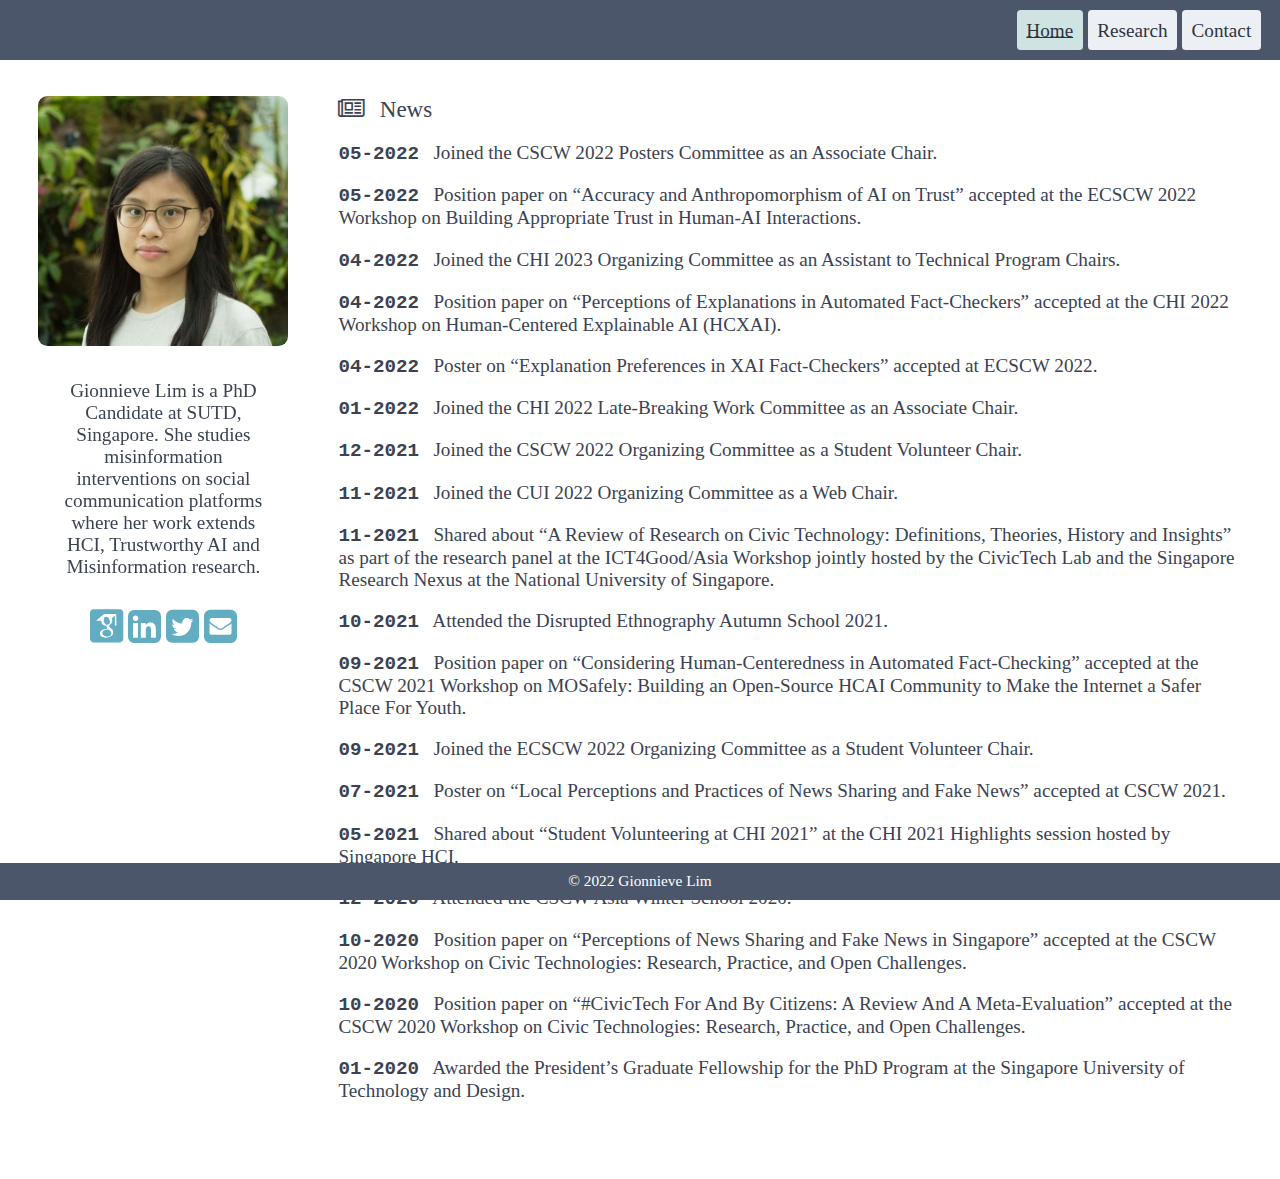
==== index.html @ fa3af626 "Add files via upload" ====
<!DOCTYPE html>

<html>

<head>
  <meta charset="utf-8" />
  <meta name="viewport" content="width=device-width, initial-scale=1"> <!--https://stackoverflow.com/a/30709473-->
  <title>Home</title>
  <link rel="stylesheet" href="/assets/css/styles.css" />
  <link type="application/atom+xml" rel="alternate" href="/feed.xml" />
  <!-- Begin Jekyll SEO tag v2.8.0 -->
<title>Home</title>
<meta name="generator" content="Jekyll v4.2.2" />
<meta property="og:title" content="Home" />
<meta property="og:locale" content="en_US" />
<meta property="og:type" content="website" />
<meta name="twitter:card" content="summary" />
<meta property="twitter:title" content="Home" />
<script type="application/ld+json">
{"@context":"https://schema.org","@type":"WebSite","headline":"Home","url":"/"}</script>
<!-- End Jekyll SEO tag -->

</head>

<body>
  <div id="content">
    <div id="sidebar">
  <img src="assets/images/picture.jpg"></img>

  <div>
    Gionnieve Lim is a PhD Candidate at SUTD, Singapore. She studies misinformation
    interventions on social communication platforms where her work extends HCI, Trustworthy AI and Misinformation
    research.
  </div>

  <div>
    <a href="https://scholar.google.com/citations?user=xbavthIAAAAJ"><i
        class="ai ai-google-scholar-square ai-2x"></i></a>

    <a href="https://linkedin.com/in/gionnievelim"><i class="fa fa-linkedin-square ai-2x"></i></a>
    <a href="https://twitter.com/gionnievelim"><i class="fa fa-twitter-square ai-2x"></i></a>
    <a href="mailto:gionnievelim@gmail.com"><i class="fa fa-envelope-square ai-2x"></i></a>
  </div>

</div>

<div id="news">
  <div class="bannernofil">
    <div class="heading"><i class="fa fa-newspaper-o"></i>News</div>
  </div>

  <div class="gridnofil">
    
    <p><span class="date">05-2022</span> Joined the CSCW 2022 Posters Committee as an Associate Chair.</p>

    
    <p><span class="date">05-2022</span> Position paper on “Accuracy and Anthropomorphism of AI on Trust” accepted at the ECSCW 2022 Workshop on Building Appropriate Trust in Human-AI Interactions.</p>

    
    <p><span class="date">04-2022</span> Joined the CHI 2023 Organizing Committee as an Assistant to Technical Program Chairs.</p>

    
    <p><span class="date">04-2022</span> Position paper on “Perceptions of Explanations in Automated Fact-Checkers” accepted at the CHI 2022 Workshop on Human-Centered Explainable AI (HCXAI).</p>

    
    <p><span class="date">04-2022</span> Poster on “Explanation Preferences in XAI Fact-Checkers” accepted at ECSCW 2022.</p>

    
    <p><span class="date">01-2022</span> Joined the CHI 2022 Late-Breaking Work Committee as an Associate Chair.</p>

    
    <p><span class="date">12-2021</span> Joined the CSCW 2022 Organizing Committee as a Student Volunteer Chair.</p>

    
    <p><span class="date">11-2021</span> Joined the CUI 2022 Organizing Committee as a Web Chair.</p>

    
    <p><span class="date">11-2021</span> Shared about “A Review of Research on Civic Technology: Definitions, Theories, History and Insights” as part of the research panel at the ICT4Good/Asia Workshop jointly hosted by the CivicTech Lab and the Singapore Research Nexus at the National University of Singapore.</p>

    
    <p><span class="date">10-2021</span> Attended the Disrupted Ethnography Autumn School 2021.</p>

    
    <p><span class="date">09-2021</span> Position paper on “Considering Human-Centeredness in Automated Fact-Checking” accepted at the CSCW 2021 Workshop on MOSafely: Building an Open-Source HCAI Community to Make the Internet a Safer Place For Youth.</p>

    
    <p><span class="date">09-2021</span> Joined the ECSCW 2022 Organizing Committee as a Student Volunteer Chair.</p>

    
    <p><span class="date">07-2021</span> Poster on “Local Perceptions and Practices of News Sharing and Fake News” accepted at CSCW 2021.</p>

    
    <p><span class="date">05-2021</span> Shared about “Student Volunteering at CHI 2021” at the CHI 2021 Highlights session hosted by Singapore HCI.</p>

    
    <p><span class="date">12-2020</span> Attended the CSCW Asia Winter School 2020.</p>

    
    <p><span class="date">10-2020</span> Position paper on “Perceptions of News Sharing and Fake News in Singapore” accepted at the CSCW 2020 Workshop on Civic Technologies: Research, Practice, and Open Challenges.</p>

    
    <p><span class="date">10-2020</span> Position paper on “#CivicTech For And By Citizens: A Review And A Meta-Evaluation” accepted at the CSCW 2020 Workshop on Civic Technologies: Research, Practice, and Open Challenges.</p>

    
    <p><span class="date">01-2020</span> Awarded the President’s Graduate Fellowship for the PhD Program at the Singapore University of Technology and Design.</p>

    
  </div>
</div>

<link rel="stylesheet" href="https://cdnjs.cloudflare.com/ajax/libs/font-awesome/4.7.0/css/font-awesome.min.css">
<link rel="stylesheet" href="/assets/css/academicons.min.css" />
  </div>

  <nav>
  
  <a href="/" class="current" >Home</a>
  
  <a href="/research/" >Research</a>
  
  <a href="/contact/" >Contact</a>
  
</nav>

  <footer>
    © 2022 Gionnieve Lim<!--. All rights reserved.-->
  </footer>
</body>

</html>
---- assets/css/styles.css ----
* { box-sizing: border-box; }

nav > a, .btn { padding: .5rem; border-radius: .2rem; }

.heading { font-size: 1.2rem; }

.heading > i { padding: 0 .8rem 0 0; }

.filter-button-group { padding: 1.5rem 0; }

.codeblock { padding: 0 1rem; display: inline-block; }

.date { font-weight: bold; padding: 0 .5rem 0 0; font-family: 'Courier New', monospace; }

#idx { display: flex; }

#sidebar { margin: 0; padding: 0 0 7rem 0; width: 250px; position: fixed; height: 100%; overflow: auto; }

#sidebar > div { padding: 1.5rem 1rem 0 1rem; text-align: center; }

#news { margin-left: 300px; }

#content { padding: 5rem 2rem 3rem 2rem; }

html { font-size: 1.2em; height: 100%; position: relative; }

body { margin: 0px; }

nav { padding: 1rem; text-align: right; position: fixed; top: 0; width: 100%; }

footer { padding: .5rem; text-align: center; position: fixed; bottom: 0; width: 100%; font-size: .8rem; }

img { border-radius: .5rem; }

@media screen and (max-width: 700px) { #sidebar { padding: 0 0 1rem 0; text-align: center; width: 100%; height: auto; position: relative; } #news { margin-left: 0; margin-top: 1rem; } }

nav > a, .btn { color: #2e3440; background-color: #eceff4; text-decoration: none; }

.btn.all { background-color: #d8dee9; }

nav > a:hover, .btn:hover { background-color: #c5cedd; text-decoration: underline; }

nav > .current, .btn.active { background-color: #cfe3e2; text-decoration: underline; }

.codeblock { background-color: #e5e9f0; }

html { color: #3b4252; }

body { background-color: white; }

nav { background-color: #4c566a; }

footer { background-color: #4c566a; color: white; }

footer > a { color: white; text-decoration: none; }

code { background-color: #e5e9f0; }

a > i { color: #63adc2; }

a > i:hover { color: #e7c175; }

/*# sourceMappingURL=styles.css.map */
---- assets/css/academicons.min.css ----
@font-face {font-family: 'Academicons';font-style: normal;font-weight: 400;font-display: block;src:url('../fonts/academicons.eot');src:url('../fonts/academicons.eot') format('embedded-opentype'), url('../fonts/academicons.ttf') format('truetype'), url('../fonts/academicons.woff') format('woff'), url('../fonts/academicons.svg') format('svg');}.ai {font-family: 'Academicons';font-weight: 400;-moz-osx-font-smoothing: grayscale;-webkit-font-smoothing: antialiased;display: inline-block;font-style: normal;font-variant: normal;text-rendering: auto;line-height: 1;}.ai-academia:before {content: "\e9af";}.ai-academia-square:before {content: "\e93d";}.ai-acclaim:before {content: "\e92e";}.ai-acclaim-square:before {content: "\e93a";}.ai-acm:before {content: "\e93c";}.ai-acm-square:before {content: "\e95d";}.ai-acmdl:before {content: "\e96a";}.ai-acmdl-square:before {content: "\e9d3";}.ai-ads:before {content: "\e9cb";}.ai-ads-square:before {content: "\e94a";}.ai-africarxiv:before {content: "\e91b";}.ai-africarxiv-square:before {content: "\e90b";}.ai-archive:before {content: "\e955";}.ai-archive-square:before {content: "\e956";}.ai-arxiv:before {content: "\e974";}.ai-arxiv-square:before {content: "\e9a6";}.ai-biorxiv:before {content: "\e9a2";}.ai-biorxiv-square:before {content: "\e98b";}.ai-ceur:before {content: "\e96d";}.ai-ceur-square:before {content: "\e92f";}.ai-ciencia-vitae:before {content: "\e912";}.ai-ciencia-vitae-square:before {content: "\e913";}.ai-closed-access:before {content: "\e942";}.ai-closed-access-square:before {content: "\e943";}.ai-conversation:before {content: "\e94c";}.ai-conversation-square:before {content: "\e915";}.ai-coursera:before {content: "\e95f";}.ai-coursera-square:before {content: "\e97f";}.ai-crossref:before {content: "\e918";}.ai-crossref-square:before {content: "\e919";}.ai-cv:before {content: "\e9a5";}.ai-cv-square:before {content: "\e90a";}.ai-datacite:before {content: "\e91c";}.ai-datacite-square:before {content: "\e91d";}.ai-dataverse:before {content: "\e9f7";}.ai-dataverse-square:before {content: "\e9e4";}.ai-dblp:before {content: "\e94f";}.ai-dblp-square:before {content: "\e93f";}.ai-depsy:before {content: "\e97a";}.ai-depsy-square:before {content: "\e94b";}.ai-doi:before {content: "\e97e";}.ai-doi-square:before {content: "\e98f";}.ai-dryad:before {content: "\e97c";}.ai-dryad-square:before {content: "\e98c";}.ai-elsevier:before {content: "\e961";}.ai-elsevier-square:before {content: "\e910";}.ai-figshare:before {content: "\e981";}.ai-figshare-square:before {content: "\e9e7";}.ai-google-scholar:before {content: "\e9d4";}.ai-google-scholar-square:before {content: "\e9f9";}.ai-hal:before {content: "\e92c";}.ai-hal-square:before {content: "\e92d";}.ai-hypothesis:before {content: "\e95a";}.ai-hypothesis-square:before {content: "\e95b";}.ai-ideas-repec:before {content: "\e9ed";}.ai-ideas-repec-square:before {content: "\e9f8";}.ai-ieee:before {content: "\e929";}.ai-ieee-square:before {content: "\e9b9";}.ai-impactstory:before {content: "\e9cf";}.ai-impactstory-square:before {content: "\e9aa";}.ai-inaturalist:before {content: "\e900";}.ai-inaturalist-square:before {content: "\e901";}.ai-inpn:before {content: "\e902";}.ai-inpn-square:before {content: "\e903";}.ai-inspire:before {content: "\e9e9";}.ai-inspire-square:before {content: "\e9fe";}.ai-isidore:before {content: "\e936";}.ai-isidore-square:before {content: "\e954";}.ai-jstor:before {content: "\e938";}.ai-jstor-square:before {content: "\e944";}.ai-lattes:before {content: "\e9b3";}.ai-lattes-square:before {content: "\e99c";}.ai-mathoverflow:before {content: "\e9f6";}.ai-mathoverflow-square:before {content: "\e97b";}.ai-mendeley:before {content: "\e9f0";}.ai-mendeley-square:before {content: "\e9f3";}.ai-moodle:before {content: "\e907";}.ai-moodle-square:before {content: "\e908";}.ai-mtmt:before {content: "\e950";}.ai-mtmt-square:before {content: "\e951";}.ai-nakala:before {content: "\e940";}.ai-nakala-square:before {content: "\e941";}.ai-obp:before {content: "\e92a";}.ai-obp-square:before {content: "\e92b";}.ai-open-access:before {content: "\e939";}.ai-open-access-square:before {content: "\e9f4";}.ai-open-data:before {content: "\e966";}.ai-open-data-square:before {content: "\e967";}.ai-open-materials:before {content: "\e968";}.ai-open-materials-square:before {content: "\e969";}.ai-openedition:before {content: "\e946";}.ai-openedition-square:before {content: "\e947";}.ai-orcid:before {content: "\e9d9";}.ai-orcid-square:before {content: "\e9c3";}.ai-osf:before {content: "\e9ef";}.ai-osf-square:before {content: "\e931";}.ai-overleaf:before {content: "\e914";}.ai-overleaf-square:before {content: "\e98d";}.ai-philpapers:before {content: "\e98a";}.ai-philpapers-square:before {content: "\e96f";}.ai-piazza:before {content: "\e99a";}.ai-piazza-square:before {content: "\e90c";}.ai-preregistered:before {content: "\e906";}.ai-preregistered-square:before {content: "\e96b";}.ai-protocols:before {content: "\e952";}.ai-protocols-square:before {content: "\e953";}.ai-psyarxiv:before {content: "\e90e";}.ai-psyarxiv-square:before {content: "\e90f";}.ai-publons:before {content: "\e937";}.ai-publons-square:before {content: "\e94e";}.ai-pubmed:before {content: "\e99f";}.ai-pubmed-square:before {content: "\e97d";}.ai-pubpeer:before {content: "\e922";}.ai-pubpeer-square:before {content: "\e923";}.ai-researcherid:before {content: "\e91a";}.ai-researcherid-square:before {content: "\e95c";}.ai-researchgate:before {content: "\e95e";}.ai-researchgate-square:before {content: "\e99e";}.ai-ror:before {content: "\e948";}.ai-ror-square:before {content: "\e949";}.ai-sci-hub:before {content: "\e959";}.ai-sci-hub-square:before {content: "\e905";}.ai-scirate:before {content: "\e98e";}.ai-scirate-square:before {content: "\e99d";}.ai-scopus:before {content: "\e91e";}.ai-scopus-square:before {content: "\e91f";}.ai-semantic-scholar:before {content: "\e96e";}.ai-semantic-scholar-square:before {content: "\e96c";}.ai-springer:before {content: "\e928";}.ai-springer-square:before {content: "\e99b";}.ai-ssrn:before {content: "\e916";}.ai-ssrn-square:before {content: "\e917";}.ai-stackoverflow:before {content: "\e920";}.ai-stackoverflow-square:before {content: "\e921";}.ai-zenodo:before {content: "\e911";}.ai-zotero:before {content: "\e962";}.ai-zotero-square:before {content: "\e932";}.ai-lg {font-size: 1.33333em;line-height: 0.75em;vertical-align: -.0667em;}.ai-xs {font-size: .75em;}.ai-sm {font-size: .875em;}.ai-1x {font-size: 1em;}.ai-2x {font-size: 2em;}.ai-3x {font-size: 3em;}.ai-4x {font-size: 4em;}.ai-5x {font-size: 5em;}.ai-6x {font-size: 6em;}.ai-7x {font-size: 7em;}.ai-8x {font-size: 8em;}.ai-9x {font-size: 9em;}.ai-10x {font-size: 10em;}.ai-fw {text-align: center;width: 1.25em;}.ai-ul {list-style-type: none;margin-left: 2.5em;padding-left: 0;}.ai-ul > li {position: relative;}.ai-li {left: -2em;position: absolute;text-align: center;width: 2em;line-height: inherit;}.ai-border {border: solid 0.08em #eee;border-radius: .1em;padding: .2em .25em .15em;}.ai-pull-left {float: left;}.ai-pull-right {float: right;}.ai.ai-pull-left {margin-right: .3em;}.ai.ai-pull-right {margin-right: .3em;}.ai-stack {display: inline-block;height: 2em;line-height: 2em;position: relative;vertical-align: middle;width: 2.5em;}.ai-stack-1x, .ai-stack-2x {left: 0;position: absolute;text-align: center;width: 100%;}.ai-stack-1x {line-height: inherit;}.ai-stack-2x {font-size: 2em;}.ai-inverse {color: #fff;}
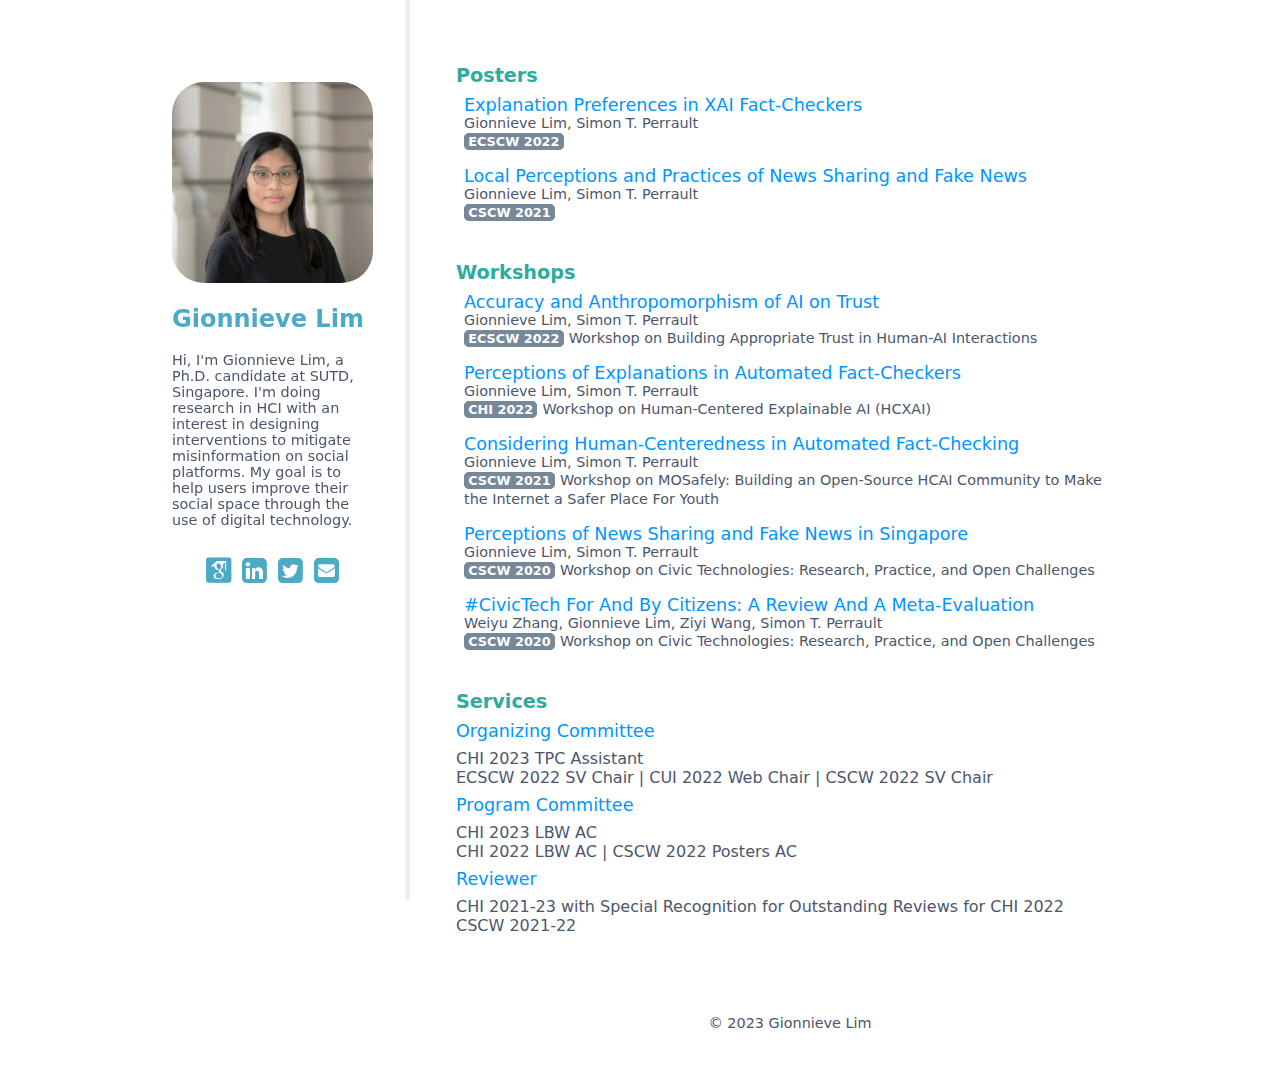
==== commit 6235e837: "Add files via upload" ====
--- a/index.html
+++ b/index.html
@@ -4,7 +4,7 @@
 
 <head>
   <meta charset="utf-8" />
-  <meta name="viewport" content="width=device-width, initial-scale=1"> <!--https://stackoverflow.com/a/30709473-->
+  <meta name="viewport" content="width=device-width, initial-scale=1">
   <title>Home</title>
   <link rel="stylesheet" href="/assets/css/styles.css" />
   <link type="application/atom+xml" rel="alternate" href="/feed.xml" />
@@ -23,108 +23,154 @@
 </head>
 
 <body>
-  <div id="content">
+  <div id="container">
     <div id="sidebar">
-  <img src="assets/images/picture.jpg"></img>
+  <div><img src="assets/images/picture.jpg"></img></div>
+
+  <div id="name">Gionnieve Lim</div>
 
   <div>
-    Gionnieve Lim is a PhD Candidate at SUTD, Singapore. She studies misinformation
-    interventions on social communication platforms where her work extends HCI, Trustworthy AI and Misinformation
-    research.
+    Hi, I'm Gionnieve Lim, a Ph.D. candidate at SUTD, Singapore. I'm doing research in HCI with an interest in designing
+    interventions to mitigate misinformation on social platforms. My goal is to help users improve their
+    social space through the use of digital technology.
+  </div>
+
+  <div id="shortcuts">
+    <a href="https://scholar.google.com/citations?user=xbavthIAAAAJ"><i
+        class="ai ai-google-scholar-square ai-2x"></i></a>
+    <a href="https://linkedin.com/in/gionnievelim"><i class="fa fa-linkedin-square ai-2x"></i></a>
+    <a href="https://twitter.com/gionnievelim"><i class="fa fa-twitter-square ai-2x"></i></a>
+    <a href="mailto:gionnievelim@gmail.com"><i class="fa fa-envelope-square ai-2x"></i></a>
+    <!-- <a href=""><i class="fa fa-arrow-circle-down ai-2x"></i></a> -->
+  </div>
+</div>
+
+<div id="contents">
+  <div>
+    <div class="heading1">Posters</div>
+    <div>
+      
+      <div class="item">
+        
+        <a class="title" href="https://dl.eusset.eu/handle/20.500.12015/4387" target="_blank">Explanation Preferences in XAI Fact-Checkers</a>
+        
+        <div class="author">Gionnieve Lim, Simon T. Perrault</div>
+        <div><span class="venue">ECSCW 2022</span></div>
+      </div>
+      
+      <div class="item">
+        
+        <a class="title" href="https://dl.acm.org/doi/10.1145/3462204.3481767" target="_blank">Local Perceptions and Practices of News Sharing and Fake News</a>
+        
+        <div class="author">Gionnieve Lim, Simon T. Perrault</div>
+        <div><span class="venue">CSCW 2021</span></div>
+      </div>
+      
+    </div>
   </div>
 
   <div>
-    <a href="https://scholar.google.com/citations?user=xbavthIAAAAJ"><i
-        class="ai ai-google-scholar-square ai-2x"></i></a>
-
-    <a href="https://linkedin.com/in/gionnievelim"><i class="fa fa-linkedin-square ai-2x"></i></a>
-    <a href="https://twitter.com/gionnievelim"><i class="fa fa-twitter-square ai-2x"></i></a>
-    <a href="mailto:gionnievelim@gmail.com"><i class="fa fa-envelope-square ai-2x"></i></a>
+    <div class="heading1">Workshops</div>
+    <div>
+      
+      <div class="item">
+        
+        <div class="title">Accuracy and Anthropomorphism of AI on Trust</div>
+        
+        <div class="author">Gionnieve Lim, Simon T. Perrault</div>
+        <div><span class="venue">ECSCW 2022</span> <span class="workshop">Workshop on Building Appropriate Trust in Human-AI Interactions</span></div>
+      </div>
+      
+      <div class="item">
+        
+        <a class="title" href="https://www.dropbox.com/s/dwoxp7qmnj145te/HCXAI2022_paper_16.pdf?dl=0" target="_blank">Perceptions of Explanations in Automated Fact-Checkers</a>
+        
+        <div class="author">Gionnieve Lim, Simon T. Perrault</div>
+        <div><span class="venue">CHI 2022</span> <span class="workshop">Workshop on Human-Centered Explainable AI (HCXAI)</span></div>
+      </div>
+      
+      <div class="item">
+        
+        <div class="title">Considering Human-Centeredness in Automated Fact-Checking</div>
+        
+        <div class="author">Gionnieve Lim, Simon T. Perrault</div>
+        <div><span class="venue">CSCW 2021</span> <span class="workshop">Workshop on MOSafely: Building an Open-Source HCAI Community to Make the Internet a Safer Place For Youth</span></div>
+      </div>
+      
+      <div class="item">
+        
+        <a class="title" href="https://cscwcivictechnologies.files.wordpress.com/2020/10/perceptions_of_news_sharing_and_fakenews_in_singapore.pdf" target="_blank">Perceptions of News Sharing and Fake News in Singapore</a>
+        
+        <div class="author">Gionnieve Lim, Simon T. Perrault</div>
+        <div><span class="venue">CSCW 2020</span> <span class="workshop">Workshop on Civic Technologies: Research, Practice, and Open Challenges</span></div>
+      </div>
+      
+      <div class="item">
+        
+        <a class="title" href="https://cscwcivictechnologies.files.wordpress.com/2020/10/civictech_for_and_by_citizens.pdf" target="_blank">#CivicTech For And By Citizens: A Review And A Meta-Evaluation</a>
+        
+        <div class="author">Weiyu Zhang, Gionnieve Lim, Ziyi Wang, Simon T. Perrault</div>
+        <div><span class="venue">CSCW 2020</span> <span class="workshop">Workshop on Civic Technologies: Research, Practice, and Open Challenges</span></div>
+      </div>
+      
+    </div>
   </div>
 
-</div>
+  <div>
+    <div class="heading1">Services</div>
+    <!-- <div>
+      
+      <div class="item">CHI 2023 Late-Breaking Work Associate Chair</div>
+      
+      <div class="item">CSCW 2022 Posters Associate Chair</div>
+      
+      <div class="item">CHI 2023 Assistant to Technical Program Chairs</div>
+      
+      <div class="item">CHI 2022 Late-Breaking Work Associate Chair</div>
+      
+      <div class="item">CSCW 2022 Student Volunteer Chair</div>
+      
+      <div class="item">CUI 2022 Web Chair</div>
+      
+      <div class="item">ECSCW 2022 Student Volunteer Chair</div>
+      
+    </div> -->
+    <div class="heading2">Organizing Committee</div>
+    <div>CHI 2023 TPC Assistant</div>
+    <div>ECSCW 2022 SV Chair | CUI 2022 Web Chair | CSCW 2022 SV Chair</div>
 
-<div id="news">
-  <div class="bannernofil">
-    <div class="heading"><i class="fa fa-newspaper-o"></i>News</div>
+    <div class="heading2">Program Committee</div>
+    <div>CHI 2023 LBW AC</div>
+    <div>CHI 2022 LBW AC | CSCW 2022 Posters AC</div>
+
+    <div class="heading2">Reviewer</div>
+    <div>CHI 2021-23 with Special Recognition for Outstanding Reviews for CHI 2022</div>
+    <div>CSCW 2021-22</div>
   </div>
 
-  <div class="gridnofil">
-    
-    <p><span class="date">05-2022</span> Joined the CSCW 2022 Posters Committee as an Associate Chair.</p>
+  <!-- <div>
+    <div class="heading1">Events</div>
+    <div>
+      
+      <div class="item"><span class="datetime">Dec 2022</span> <span>Attended the ACML Online Asian Machine Learning School 2022</span></div>
+      
+      <div class="item"><span class="datetime">Nov 2021</span> <span>Invited talk on "A Review of Research on Civic Technology: Definitions, Theories, History and Insights" at the ICT4Good/Asia Workshop jointly hosted by the CivicTech Lab and the Singapore Research Nexus at the National University of Singapore</span></div>
+      
+      <div class="item"><span class="datetime">Oct 2021</span> <span>Attended the Disrupted Ethnography Autumn School 2021</span></div>
+      
+      <div class="item"><span class="datetime">May 2021</span> <span>Invited talk on "Student Volunteering at CHI 2021" at the CHI 2021 Highlights session hosted by Singapore HCI</span></div>
+      
+      <div class="item"><span class="datetime">Dec 2020</span> <span>Attended the CSCW Asia Winter School 2020</span></div>
+      
+    </div>
+  </div> -->
 
-    
-    <p><span class="date">05-2022</span> Position paper on “Accuracy and Anthropomorphism of AI on Trust” accepted at the ECSCW 2022 Workshop on Building Appropriate Trust in Human-AI Interactions.</p>
-
-    
-    <p><span class="date">04-2022</span> Joined the CHI 2023 Organizing Committee as an Assistant to Technical Program Chairs.</p>
-
-    
-    <p><span class="date">04-2022</span> Position paper on “Perceptions of Explanations in Automated Fact-Checkers” accepted at the CHI 2022 Workshop on Human-Centered Explainable AI (HCXAI).</p>
-
-    
-    <p><span class="date">04-2022</span> Poster on “Explanation Preferences in XAI Fact-Checkers” accepted at ECSCW 2022.</p>
-
-    
-    <p><span class="date">01-2022</span> Joined the CHI 2022 Late-Breaking Work Committee as an Associate Chair.</p>
-
-    
-    <p><span class="date">12-2021</span> Joined the CSCW 2022 Organizing Committee as a Student Volunteer Chair.</p>
-
-    
-    <p><span class="date">11-2021</span> Joined the CUI 2022 Organizing Committee as a Web Chair.</p>
-
-    
-    <p><span class="date">11-2021</span> Shared about “A Review of Research on Civic Technology: Definitions, Theories, History and Insights” as part of the research panel at the ICT4Good/Asia Workshop jointly hosted by the CivicTech Lab and the Singapore Research Nexus at the National University of Singapore.</p>
-
-    
-    <p><span class="date">10-2021</span> Attended the Disrupted Ethnography Autumn School 2021.</p>
-
-    
-    <p><span class="date">09-2021</span> Position paper on “Considering Human-Centeredness in Automated Fact-Checking” accepted at the CSCW 2021 Workshop on MOSafely: Building an Open-Source HCAI Community to Make the Internet a Safer Place For Youth.</p>
-
-    
-    <p><span class="date">09-2021</span> Joined the ECSCW 2022 Organizing Committee as a Student Volunteer Chair.</p>
-
-    
-    <p><span class="date">07-2021</span> Poster on “Local Perceptions and Practices of News Sharing and Fake News” accepted at CSCW 2021.</p>
-
-    
-    <p><span class="date">05-2021</span> Shared about “Student Volunteering at CHI 2021” at the CHI 2021 Highlights session hosted by Singapore HCI.</p>
-
-    
-    <p><span class="date">12-2020</span> Attended the CSCW Asia Winter School 2020.</p>
-
-    
-    <p><span class="date">10-2020</span> Position paper on “Perceptions of News Sharing and Fake News in Singapore” accepted at the CSCW 2020 Workshop on Civic Technologies: Research, Practice, and Open Challenges.</p>
-
-    
-    <p><span class="date">10-2020</span> Position paper on “#CivicTech For And By Citizens: A Review And A Meta-Evaluation” accepted at the CSCW 2020 Workshop on Civic Technologies: Research, Practice, and Open Challenges.</p>
-
-    
-    <p><span class="date">01-2020</span> Awarded the President’s Graduate Fellowship for the PhD Program at the Singapore University of Technology and Design.</p>
-
-    
-  </div>
+  <div id="copyright">© 2023 Gionnieve Lim</div>
 </div>
 
 <link rel="stylesheet" href="https://cdnjs.cloudflare.com/ajax/libs/font-awesome/4.7.0/css/font-awesome.min.css">
 <link rel="stylesheet" href="/assets/css/academicons.min.css" />
   </div>
-
-  <nav>
-  
-  <a href="/" class="current" >Home</a>
-  
-  <a href="/research/" >Research</a>
-  
-  <a href="/contact/" >Contact</a>
-  
-</nav>
-
-  <footer>
-    © 2022 Gionnieve Lim<!--. All rights reserved.-->
-  </footer>
 </body>
 
 </html>--- a/assets/css/styles.css
+++ b/assets/css/styles.css
@@ -1,63 +1,63 @@
-* { box-sizing: border-box; }
+* { margin: 0; padding: 0; box-sizing: border-box; }
 
-nav > a, .btn { padding: .5rem; border-radius: .2rem; }
+.heading1 { font-size: 1.2rem; font-weight: 700; }
 
-.heading { font-size: 1.2rem; }
+.heading2 { font-size: 1.1rem; padding: .5rem 0; }
 
-.heading > i { padding: 0 .8rem 0 0; }
+.item { padding: .5rem; }
 
-.filter-button-group { padding: 1.5rem 0; }
+.title { font-size: 1.1rem; }
 
-.codeblock { padding: 0 1rem; display: inline-block; }
+.author { font-size: .9rem; }
 
-.date { font-weight: bold; padding: 0 .5rem 0 0; font-family: 'Courier New', monospace; }
+.venue, .datetime { border-width: 1px; border-style: solid; border-radius: 5px; padding: 0 .2rem; color: white; font-size: .8rem; font-weight: 600; }
 
-#idx { display: flex; }
+.workshop { font-size: .9rem; }
 
-#sidebar { margin: 0; padding: 0 0 7rem 0; width: 250px; position: fixed; height: 100%; overflow: auto; }
+#name { font-size: 1.5rem; font-weight: 700; }
 
-#sidebar > div { padding: 1.5rem 1rem 0 1rem; text-align: center; }
+#sidebar { border-right: 5px solid #eceff4; padding: 4.5rem 2rem 1rem 2rem; font-size: .9rem; width: 270px; position: fixed; height: 100%; overflow: auto; }
 
-#news { margin-left: 300px; }
+#sidebar > div { padding: .6rem 0; }
 
-#content { padding: 5rem 2rem 3rem 2rem; }
+#shortcuts { margin-top: .6rem; text-align: center; }
 
-html { font-size: 1.2em; height: 100%; position: relative; }
+#shortcuts > a { padding: 0 .2rem; }
 
-body { margin: 0px; }
+#copyright { font-size: .9rem; text-align: center; padding: 3rem 0 1rem 0; }
 
-nav { padding: 1rem; text-align: right; position: fixed; top: 0; width: 100%; }
+#contents { margin-left: 300px; padding: 4rem 1rem 1rem 1rem; }
 
-footer { padding: .5rem; text-align: center; position: fixed; bottom: 0; width: 100%; font-size: .8rem; }
+#contents > div { padding-bottom: 2rem; }
 
-img { border-radius: .5rem; }
+#container { margin: 0 auto; max-width: 1000px; }
 
-@media screen and (max-width: 700px) { #sidebar { padding: 0 0 1rem 0; text-align: center; width: 100%; height: auto; position: relative; } #news { margin-left: 0; margin-top: 1rem; } }
+img { max-width: 100%; max-height: 100%; border-radius: 2rem; }
 
-nav > a, .btn { color: #2e3440; background-color: #eceff4; text-decoration: none; }
+html { font-size: 1em; height: 100%; font-family: Segoe UI, Frutiger, Frutiger Linotype, Dejavu Sans, Helvetica Neue, Arial, sans-serif; }
 
-.btn.all { background-color: #d8dee9; }
+body { min-height: 100vh; margin: 0 auto; }
 
-nav > a:hover, .btn:hover { background-color: #c5cedd; text-decoration: underline; }
+@media screen and (max-width: 700px) { img { display: none; } #sidebar { padding: 1rem; width: 100%; height: auto; position: relative; } #contents { margin: 0; padding: 1rem; } }
 
-nav > .current, .btn.active { background-color: #cfe3e2; text-decoration: underline; }
+.heading1 { color: #2eab9e; }
 
-.codeblock { background-color: #e5e9f0; }
+.heading2 { color: #0095ff; }
 
-html { color: #3b4252; }
+.title { color: #0095ff; }
 
-body { background-color: white; }
+.venue, .datetime { border-color: lightslategrey; background-color: lightslategrey; }
 
-nav { background-color: #4c566a; }
+#name { color: #4baac5; }
 
-footer { background-color: #4c566a; color: white; }
+html { color: #4c566a; }
 
-footer > a { color: white; text-decoration: none; }
+a { color: #0095ff; text-decoration: none; }
 
-code { background-color: #e5e9f0; }
+a:hover { text-decoration: underline; }
 
-a > i { color: #63adc2; }
+a > i { color: #4baac5; }
 
-a > i:hover { color: #e7c175; }
+a > i:hover { color: #ebcb8b; }
 
 /*# sourceMappingURL=styles.css.map */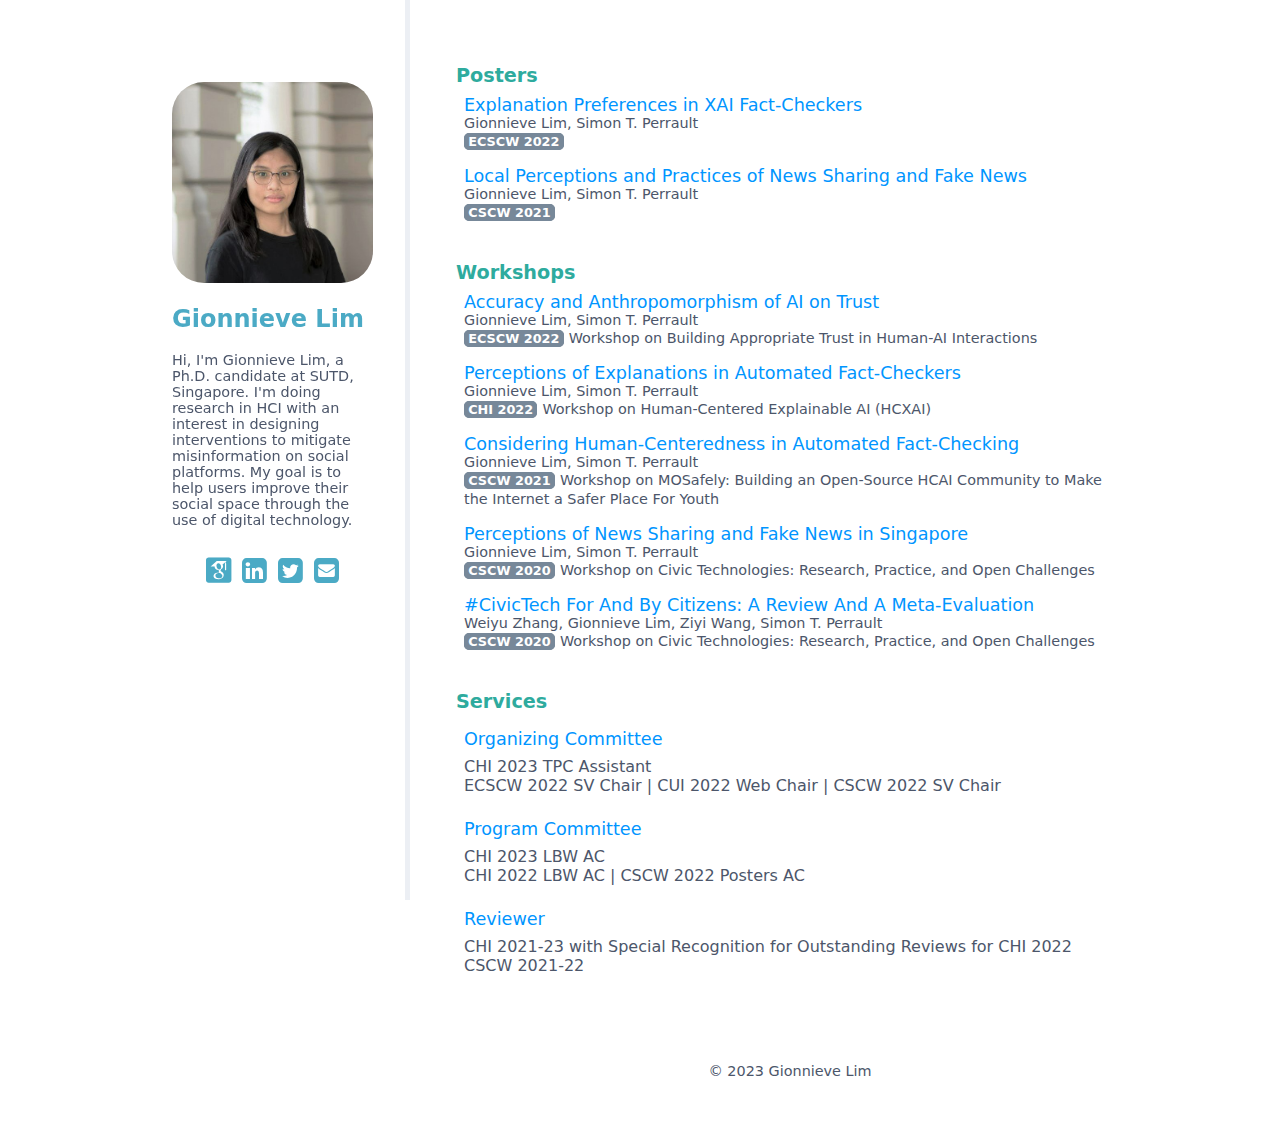
==== commit 9bc84a8a: "Update index.html" ====
--- a/index.html
+++ b/index.html
@@ -135,17 +135,23 @@
       <div class="item">ECSCW 2022 Student Volunteer Chair</div>
       
     </div> -->
-    <div class="heading2">Organizing Committee</div>
-    <div>CHI 2023 TPC Assistant</div>
-    <div>ECSCW 2022 SV Chair | CUI 2022 Web Chair | CSCW 2022 SV Chair</div>
+    <div class="item">
+      <div class="heading2">Organizing Committee</div>
+      <div>CHI 2023 TPC Assistant</div>
+      <div>ECSCW 2022 SV Chair | CUI 2022 Web Chair | CSCW 2022 SV Chair</div>
+    </div>
 
-    <div class="heading2">Program Committee</div>
-    <div>CHI 2023 LBW AC</div>
-    <div>CHI 2022 LBW AC | CSCW 2022 Posters AC</div>
+    <div class="item">
+      <div class="heading2">Program Committee</div>
+      <div>CHI 2023 LBW AC</div>
+      <div>CHI 2022 LBW AC | CSCW 2022 Posters AC</div>
+    </div>
 
-    <div class="heading2">Reviewer</div>
-    <div>CHI 2021-23 with Special Recognition for Outstanding Reviews for CHI 2022</div>
-    <div>CSCW 2021-22</div>
+    <div class="item">
+      <div class="heading2">Reviewer</div>
+      <div>CHI 2021-23 with Special Recognition for Outstanding Reviews for CHI 2022</div>
+      <div>CSCW 2021-22</div>
+    </div>
   </div>
 
   <!-- <div>
@@ -173,4 +179,4 @@
   </div>
 </body>
 
-</html>+</html>
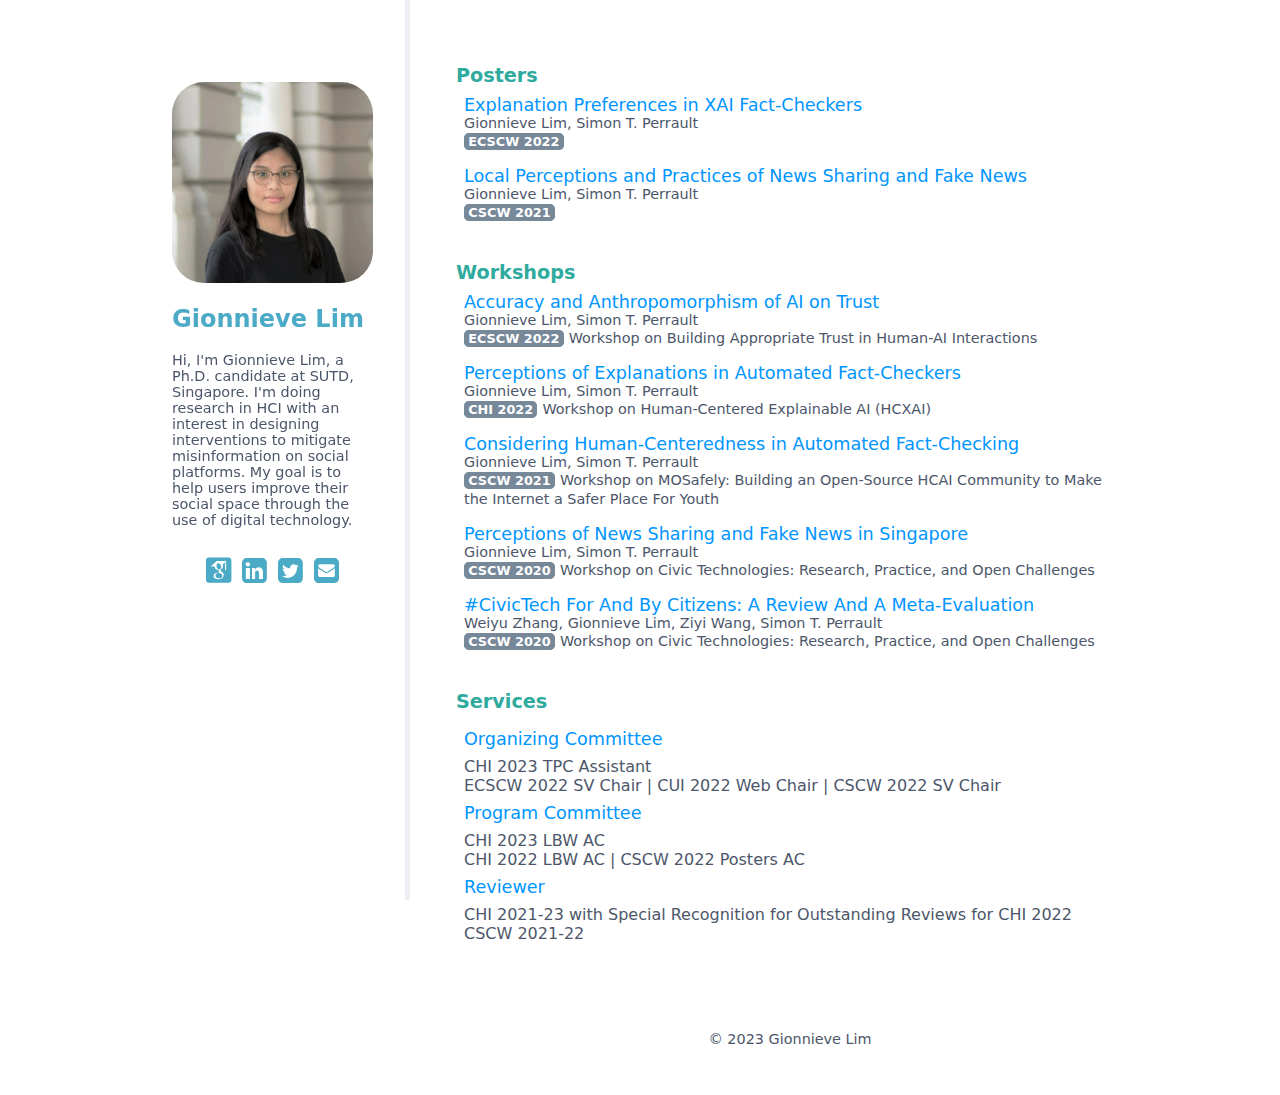
==== commit d0dc1a25: "Update index.html" ====
--- a/index.html
+++ b/index.html
@@ -139,15 +139,11 @@
       <div class="heading2">Organizing Committee</div>
       <div>CHI 2023 TPC Assistant</div>
       <div>ECSCW 2022 SV Chair | CUI 2022 Web Chair | CSCW 2022 SV Chair</div>
-    </div>
 
-    <div class="item">
       <div class="heading2">Program Committee</div>
       <div>CHI 2023 LBW AC</div>
       <div>CHI 2022 LBW AC | CSCW 2022 Posters AC</div>
-    </div>
 
-    <div class="item">
       <div class="heading2">Reviewer</div>
       <div>CHI 2021-23 with Special Recognition for Outstanding Reviews for CHI 2022</div>
       <div>CSCW 2021-22</div>
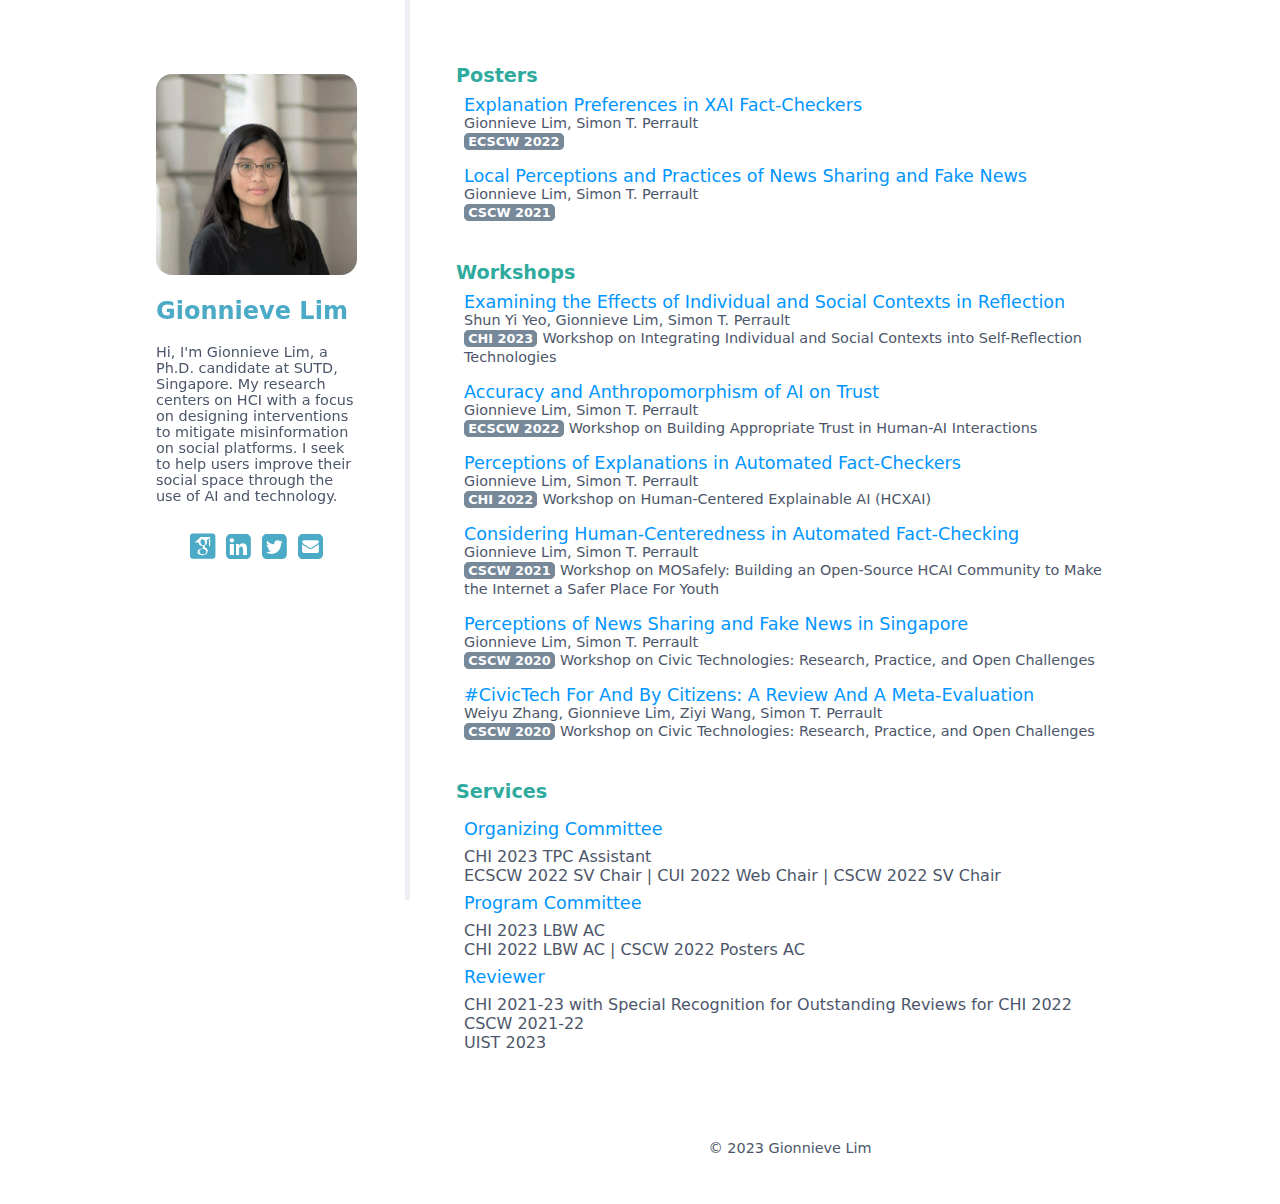
==== commit 30e721ab: "Add files via upload" ====
--- a/index.html
+++ b/index.html
@@ -30,9 +30,9 @@
   <div id="name">Gionnieve Lim</div>
 
   <div>
-    Hi, I'm Gionnieve Lim, a Ph.D. candidate at SUTD, Singapore. I'm doing research in HCI with an interest in designing
-    interventions to mitigate misinformation on social platforms. My goal is to help users improve their
-    social space through the use of digital technology.
+    Hi, I'm Gionnieve Lim, a Ph.D. candidate at SUTD, Singapore. My research centers on HCI with a focus on designing
+    interventions to mitigate misinformation on social platforms. I seek to help users improve their
+    social space through the use of AI and technology.
   </div>
 
   <div id="shortcuts">
@@ -72,6 +72,14 @@
   <div>
     <div class="heading1">Workshops</div>
     <div>
+      
+      <div class="item">
+        
+        <div class="title">Examining the Effects of Individual and Social Contexts in Reflection</div>
+        
+        <div class="author">Shun Yi Yeo, Gionnieve Lim, Simon T. Perrault</div>
+        <div><span class="venue">CHI 2023</span> <span class="workshop">Workshop on Integrating Individual and Social Contexts into Self-Reflection Technologies</span></div>
+      </div>
       
       <div class="item">
         
@@ -147,6 +155,7 @@
       <div class="heading2">Reviewer</div>
       <div>CHI 2021-23 with Special Recognition for Outstanding Reviews for CHI 2022</div>
       <div>CSCW 2021-22</div>
+      <div>UIST 2023</div>
     </div>
   </div>
 
@@ -175,4 +184,4 @@
   </div>
 </body>
 
-</html>
+</html>--- a/assets/css/styles.css
+++ b/assets/css/styles.css
@@ -16,7 +16,7 @@
 
 #name { font-size: 1.5rem; font-weight: 700; }
 
-#sidebar { border-right: 5px solid #eceff4; padding: 4.5rem 2rem 1rem 2rem; font-size: .9rem; width: 270px; position: fixed; height: 100%; overflow: auto; }
+#sidebar { border-right: 5px solid #eceff4; padding: 4rem 3rem 1rem 1rem; font-size: .9rem; width: 270px; position: fixed; height: 100%; overflow: auto; }
 
 #sidebar > div { padding: .6rem 0; }
 
@@ -32,7 +32,7 @@
 
 #container { margin: 0 auto; max-width: 1000px; }
 
-img { max-width: 100%; max-height: 100%; border-radius: 2rem; }
+img { max-width: 100%; max-height: 100%; border-radius: 1rem; }
 
 html { font-size: 1em; height: 100%; font-family: Segoe UI, Frutiger, Frutiger Linotype, Dejavu Sans, Helvetica Neue, Arial, sans-serif; }
 
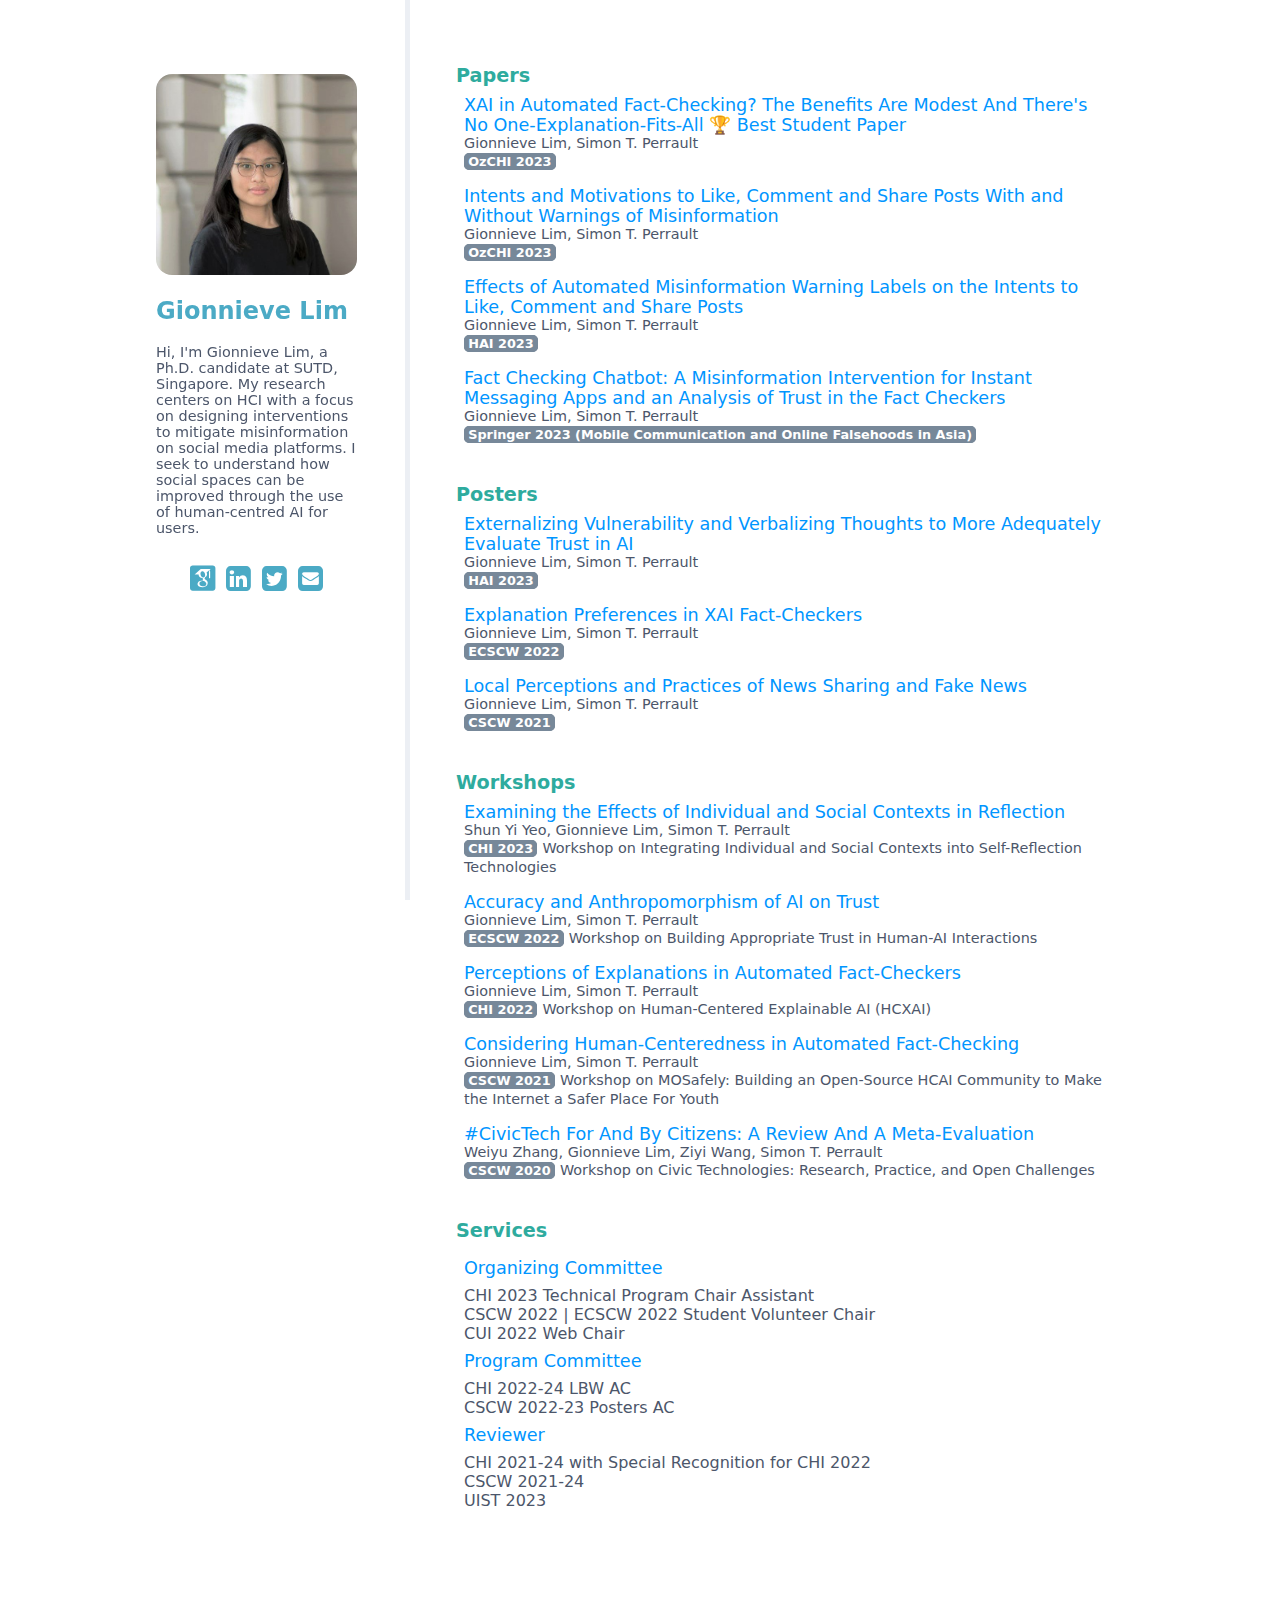
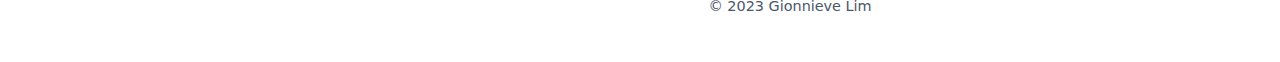
==== commit 6a93a54a: "Add files via upload" ====
--- a/index.html
+++ b/index.html
@@ -10,7 +10,7 @@
   <link type="application/atom+xml" rel="alternate" href="/feed.xml" />
   <!-- Begin Jekyll SEO tag v2.8.0 -->
 <title>Home</title>
-<meta name="generator" content="Jekyll v4.2.2" />
+<meta name="generator" content="Jekyll v4.3.2" />
 <meta property="og:title" content="Home" />
 <meta property="og:locale" content="en_US" />
 <meta property="og:type" content="website" />
@@ -31,8 +31,7 @@
 
   <div>
     Hi, I'm Gionnieve Lim, a Ph.D. candidate at SUTD, Singapore. My research centers on HCI with a focus on designing
-    interventions to mitigate misinformation on social platforms. I seek to help users improve their
-    social space through the use of AI and technology.
+    interventions to mitigate misinformation on social media platforms. I seek to understand how social spaces can be improved through the use of human-centred AI for users.
   </div>
 
   <div id="shortcuts">
@@ -47,12 +46,59 @@
 
 <div id="contents">
   <div>
+    <div class="heading1">Papers</div>
+    <div>
+      
+      <div class="item">
+        
+        <a class="title" href="Forthcoming" target="_blank">XAI in Automated Fact-Checking? The Benefits Are Modest And There's No One-Explanation-Fits-All 🏆 Best Student Paper</a>
+        
+        <div class="author">Gionnieve Lim, Simon T. Perrault</div>
+        <div><span class="venue">OzCHI 2023</span></div>
+      </div>
+      
+      <div class="item">
+        
+        <a class="title" href="Forthcoming" target="_blank">Intents and Motivations to Like, Comment and Share Posts With and Without Warnings of Misinformation</a>
+        
+        <div class="author">Gionnieve Lim, Simon T. Perrault</div>
+        <div><span class="venue">OzCHI 2023</span></div>
+      </div>
+      
+      <div class="item">
+        
+        <a class="title" href="https://dl.acm.org/doi/10.1145/3623809.3623856" target="_blank">Effects of Automated Misinformation Warning Labels on the Intents to Like, Comment and Share Posts</a>
+        
+        <div class="author">Gionnieve Lim, Simon T. Perrault</div>
+        <div><span class="venue">HAI 2023</span></div>
+      </div>
+      
+      <div class="item">
+        
+        <a class="title" href="https://link.springer.com/chapter/10.1007/978-94-024-2225-2_11" target="_blank">Fact Checking Chatbot: A Misinformation Intervention for Instant Messaging Apps and an Analysis of Trust in the Fact Checkers</a>
+        
+        <div class="author">Gionnieve Lim, Simon T. Perrault</div>
+        <div><span class="venue">Springer 2023 (Mobile Communication and Online Falsehoods in Asia)</span></div>
+      </div>
+      
+    </div>
+  </div>
+
+  <div>
     <div class="heading1">Posters</div>
     <div>
       
       <div class="item">
         
-        <a class="title" href="https://dl.eusset.eu/handle/20.500.12015/4387" target="_blank">Explanation Preferences in XAI Fact-Checkers</a>
+        <a class="title" href="https://dl.acm.org/doi/10.1145/3623809.3623962" target="_blank">Externalizing Vulnerability and Verbalizing Thoughts to More Adequately Evaluate Trust in AI</a>
+        
+        <div class="author">Gionnieve Lim, Simon T. Perrault</div>
+        <div><span class="venue">HAI 2023</span></div>
+      </div>
+      
+      <div class="item">
+        
+        <a class="title" href="https://dl.eusset.eu/items/26194b73-ad65-4eed-a0e6-af6632015649" target="_blank">Explanation Preferences in XAI Fact-Checkers</a>
         
         <div class="author">Gionnieve Lim, Simon T. Perrault</div>
         <div><span class="venue">ECSCW 2022</span></div>
@@ -103,14 +149,6 @@
         
         <div class="author">Gionnieve Lim, Simon T. Perrault</div>
         <div><span class="venue">CSCW 2021</span> <span class="workshop">Workshop on MOSafely: Building an Open-Source HCAI Community to Make the Internet a Safer Place For Youth</span></div>
-      </div>
-      
-      <div class="item">
-        
-        <a class="title" href="https://cscwcivictechnologies.files.wordpress.com/2020/10/perceptions_of_news_sharing_and_fakenews_in_singapore.pdf" target="_blank">Perceptions of News Sharing and Fake News in Singapore</a>
-        
-        <div class="author">Gionnieve Lim, Simon T. Perrault</div>
-        <div><span class="venue">CSCW 2020</span> <span class="workshop">Workshop on Civic Technologies: Research, Practice, and Open Challenges</span></div>
       </div>
       
       <div class="item">
@@ -145,16 +183,17 @@
     </div> -->
     <div class="item">
       <div class="heading2">Organizing Committee</div>
-      <div>CHI 2023 TPC Assistant</div>
-      <div>ECSCW 2022 SV Chair | CUI 2022 Web Chair | CSCW 2022 SV Chair</div>
+      <div>CHI 2023 Technical Program Chair Assistant</div>
+      <div>CSCW 2022 | ECSCW 2022 Student Volunteer Chair</div>
+      <div>CUI 2022 Web Chair</div>
 
       <div class="heading2">Program Committee</div>
-      <div>CHI 2023 LBW AC</div>
-      <div>CHI 2022 LBW AC | CSCW 2022 Posters AC</div>
+      <div>CHI 2022-24 LBW AC</div>
+      <div>CSCW 2022-23 Posters AC</div>
 
       <div class="heading2">Reviewer</div>
-      <div>CHI 2021-23 with Special Recognition for Outstanding Reviews for CHI 2022</div>
-      <div>CSCW 2021-22</div>
+      <div>CHI 2021-24 with Special Recognition for CHI 2022</div>
+      <div>CSCW 2021-24</div>
       <div>UIST 2023</div>
     </div>
   </div>
--- a/assets/css/styles.css
+++ b/assets/css/styles.css
@@ -1,63 +1,167 @@
-* { margin: 0; padding: 0; box-sizing: border-box; }
+* {
+  margin: 0;
+  padding: 0;
+  box-sizing: border-box;
+}
 
-.heading1 { font-size: 1.2rem; font-weight: 700; }
+.heading1 {
+  font-size: 1.2rem;
+  font-weight: 700;
+}
 
-.heading2 { font-size: 1.1rem; padding: .5rem 0; }
+.heading2 {
+  font-size: 1.1rem;
+  padding: 0.5rem 0;
+}
 
-.item { padding: .5rem; }
+.item {
+  padding: 0.5rem;
+}
 
-.title { font-size: 1.1rem; }
+.title {
+  font-size: 1.1rem;
+}
 
-.author { font-size: .9rem; }
+.author {
+  font-size: 0.9rem;
+}
 
-.venue, .datetime { border-width: 1px; border-style: solid; border-radius: 5px; padding: 0 .2rem; color: white; font-size: .8rem; font-weight: 600; }
+.venue,
+.datetime {
+  border-width: 1px;
+  border-style: solid;
+  border-radius: 5px;
+  padding: 0 0.2rem;
+  color: white;
+  font-size: 0.8rem;
+  font-weight: 600;
+}
 
-.workshop { font-size: .9rem; }
+.workshop {
+  font-size: 0.9rem;
+}
 
-#name { font-size: 1.5rem; font-weight: 700; }
+#name {
+  font-size: 1.5rem;
+  font-weight: 700;
+}
 
-#sidebar { border-right: 5px solid #eceff4; padding: 4rem 3rem 1rem 1rem; font-size: .9rem; width: 270px; position: fixed; height: 100%; overflow: auto; }
+#sidebar {
+  border-right: 5px solid #eceff4;
+  padding: 4rem 3rem 1rem 1rem;
+  font-size: 0.9rem;
+  width: 270px;
+  position: fixed;
+  height: 100%;
+  overflow: auto;
+}
 
-#sidebar > div { padding: .6rem 0; }
+#sidebar > div {
+  padding: 0.6rem 0;
+}
 
-#shortcuts { margin-top: .6rem; text-align: center; }
+#shortcuts {
+  margin-top: 0.6rem;
+  text-align: center;
+}
 
-#shortcuts > a { padding: 0 .2rem; }
+#shortcuts > a {
+  padding: 0 0.2rem;
+}
 
-#copyright { font-size: .9rem; text-align: center; padding: 3rem 0 1rem 0; }
+#copyright {
+  font-size: 0.9rem;
+  text-align: center;
+  padding: 3rem 0 1rem 0;
+}
 
-#contents { margin-left: 300px; padding: 4rem 1rem 1rem 1rem; }
+#contents {
+  margin-left: 300px;
+  padding: 4rem 1rem 1rem 1rem;
+}
 
-#contents > div { padding-bottom: 2rem; }
+#contents > div {
+  padding-bottom: 2rem;
+}
 
-#container { margin: 0 auto; max-width: 1000px; }
+#container {
+  margin: 0 auto;
+  max-width: 1000px;
+}
 
-img { max-width: 100%; max-height: 100%; border-radius: 1rem; }
+img {
+  max-width: 100%;
+  max-height: 100%;
+  border-radius: 1rem;
+}
 
-html { font-size: 1em; height: 100%; font-family: Segoe UI, Frutiger, Frutiger Linotype, Dejavu Sans, Helvetica Neue, Arial, sans-serif; }
+html {
+  font-size: 1em;
+  height: 100%;
+  font-family: Segoe UI, Frutiger, Frutiger Linotype, Dejavu Sans, Helvetica Neue, Arial, sans-serif;
+}
 
-body { min-height: 100vh; margin: 0 auto; }
+body {
+  min-height: 100vh;
+  margin: 0 auto;
+}
 
-@media screen and (max-width: 700px) { img { display: none; } #sidebar { padding: 1rem; width: 100%; height: auto; position: relative; } #contents { margin: 0; padding: 1rem; } }
+@media screen and (max-width: 700px) {
+  img {
+    display: none;
+  }
+  #sidebar {
+    padding: 1rem;
+    width: 100%;
+    height: auto;
+    position: relative;
+  }
+  #contents {
+    margin: 0;
+    padding: 1rem;
+  }
+}
+.heading1 {
+  color: #2eab9e;
+}
 
-.heading1 { color: #2eab9e; }
+.heading2 {
+  color: #0095ff;
+}
 
-.heading2 { color: #0095ff; }
+.title {
+  color: #0095ff;
+}
 
-.title { color: #0095ff; }
+.venue,
+.datetime {
+  border-color: lightslategrey;
+  background-color: lightslategrey;
+}
 
-.venue, .datetime { border-color: lightslategrey; background-color: lightslategrey; }
+#name {
+  color: #4baac5;
+}
 
-#name { color: #4baac5; }
+html {
+  color: #4c566a;
+}
 
-html { color: #4c566a; }
+a {
+  color: #0095ff;
+  text-decoration: none;
+}
 
-a { color: #0095ff; text-decoration: none; }
+a:hover {
+  text-decoration: underline;
+}
 
-a:hover { text-decoration: underline; }
+a > i {
+  color: #4baac5;
+}
 
-a > i { color: #4baac5; }
-
-a > i:hover { color: #ebcb8b; }
+a > i:hover {
+  color: #ebcb8b;
+}
 
 /*# sourceMappingURL=styles.css.map */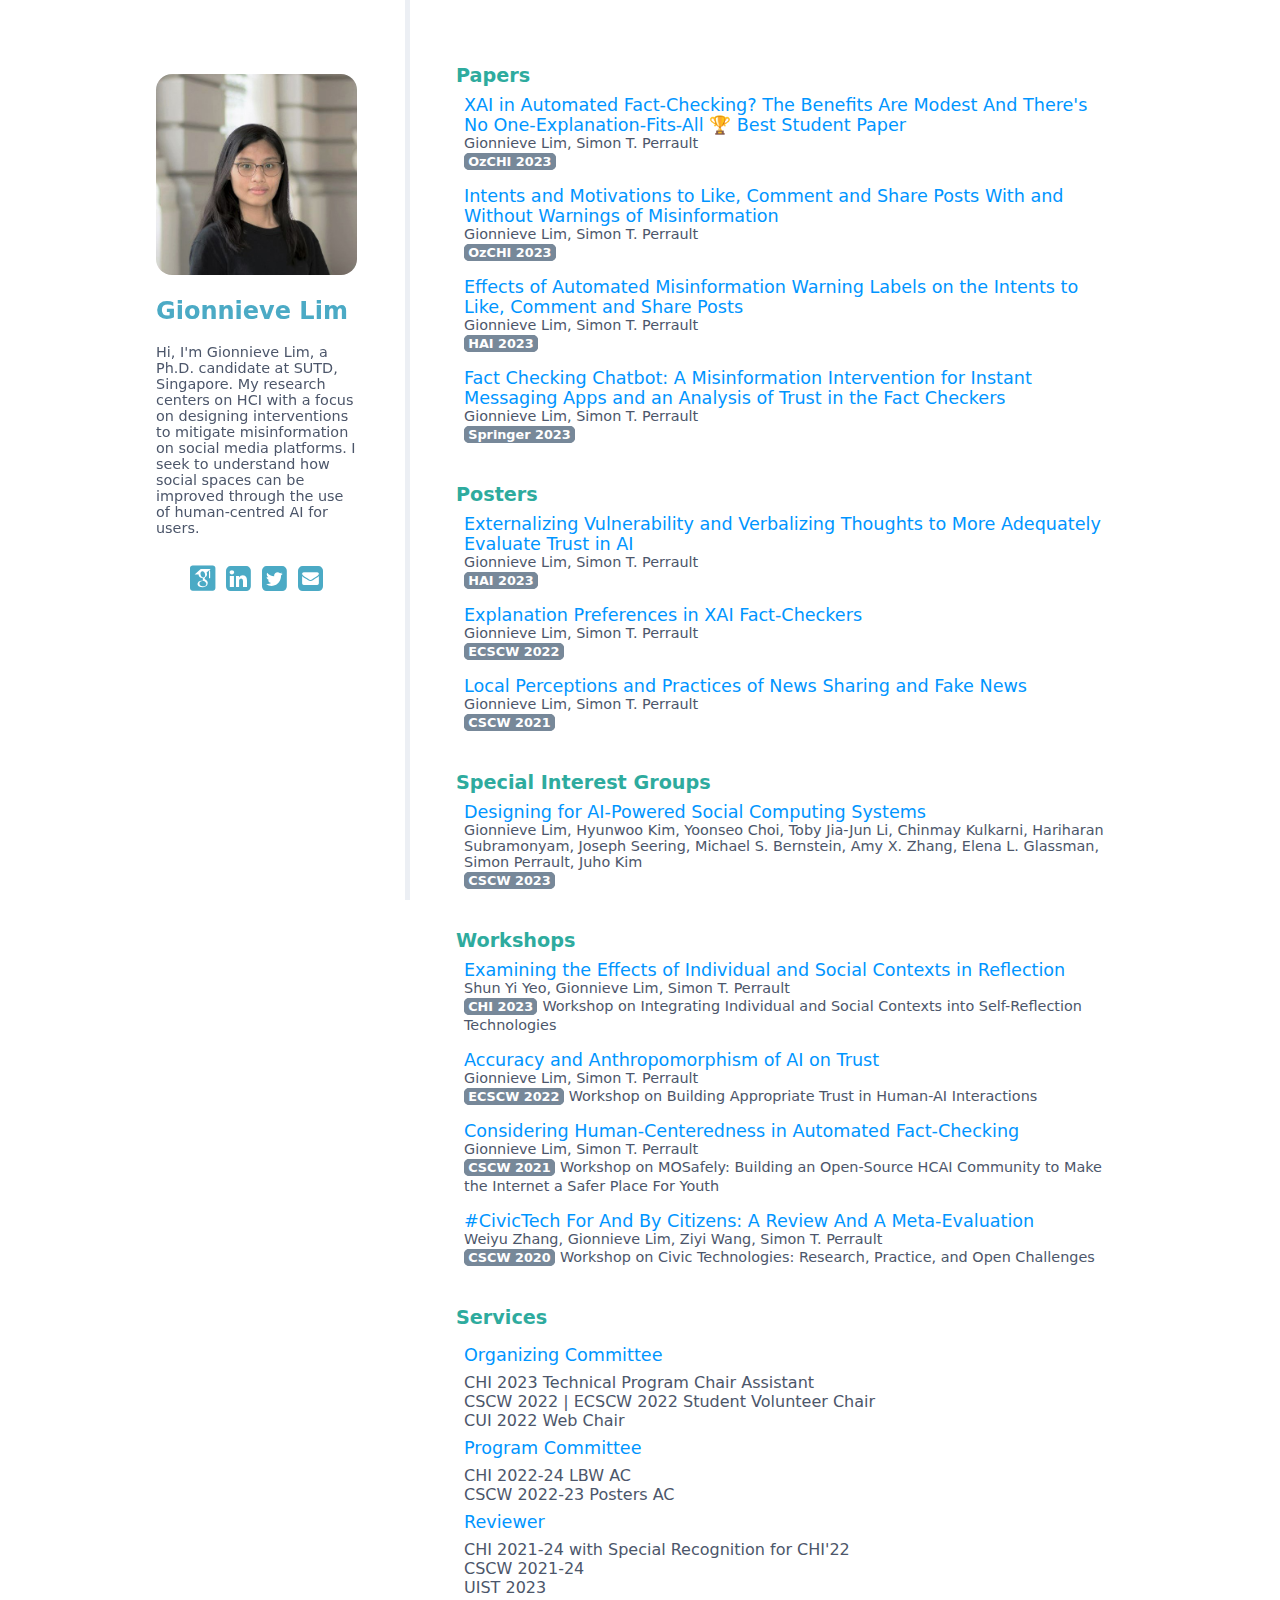
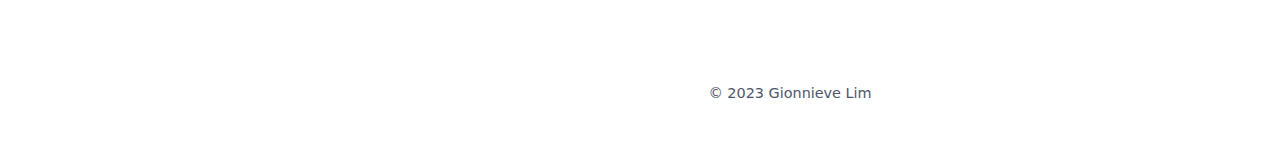
==== commit 512fde0b: "Add files via upload" ====
--- a/index.html
+++ b/index.html
@@ -78,7 +78,7 @@
         <a class="title" href="https://link.springer.com/chapter/10.1007/978-94-024-2225-2_11" target="_blank">Fact Checking Chatbot: A Misinformation Intervention for Instant Messaging Apps and an Analysis of Trust in the Fact Checkers</a>
         
         <div class="author">Gionnieve Lim, Simon T. Perrault</div>
-        <div><span class="venue">Springer 2023 (Mobile Communication and Online Falsehoods in Asia)</span></div>
+        <div><span class="venue">Springer 2023</span></div>
       </div>
       
     </div>
@@ -110,6 +110,21 @@
         
         <div class="author">Gionnieve Lim, Simon T. Perrault</div>
         <div><span class="venue">CSCW 2021</span></div>
+      </div>
+      
+    </div>
+  </div>
+
+  <div>
+    <div class="heading1">Special Interest Groups</div>
+    <div>
+      
+      <div class="item">
+        
+        <a class="title" href="https://dl.acm.org/doi/10.1145/3584931.3606951" target="_blank">Designing for AI-Powered Social Computing Systems</a>
+        
+        <div class="author">Gionnieve Lim, Hyunwoo Kim, Yoonseo Choi, Toby Jia-Jun Li, Chinmay Kulkarni, Hariharan Subramonyam, Joseph Seering, Michael S. Bernstein, Amy X. Zhang, Elena L. Glassman, Simon Perrault, Juho Kim</div>
+        <div><span class="venue">CSCW 2023</span></div>
       </div>
       
     </div>
@@ -133,14 +148,6 @@
         
         <div class="author">Gionnieve Lim, Simon T. Perrault</div>
         <div><span class="venue">ECSCW 2022</span> <span class="workshop">Workshop on Building Appropriate Trust in Human-AI Interactions</span></div>
-      </div>
-      
-      <div class="item">
-        
-        <a class="title" href="https://www.dropbox.com/s/dwoxp7qmnj145te/HCXAI2022_paper_16.pdf?dl=0" target="_blank">Perceptions of Explanations in Automated Fact-Checkers</a>
-        
-        <div class="author">Gionnieve Lim, Simon T. Perrault</div>
-        <div><span class="venue">CHI 2022</span> <span class="workshop">Workshop on Human-Centered Explainable AI (HCXAI)</span></div>
       </div>
       
       <div class="item">
@@ -192,7 +199,7 @@
       <div>CSCW 2022-23 Posters AC</div>
 
       <div class="heading2">Reviewer</div>
-      <div>CHI 2021-24 with Special Recognition for CHI 2022</div>
+      <div>CHI 2021-24 with Special Recognition for CHI'22</div>
       <div>CSCW 2021-24</div>
       <div>UIST 2023</div>
     </div>
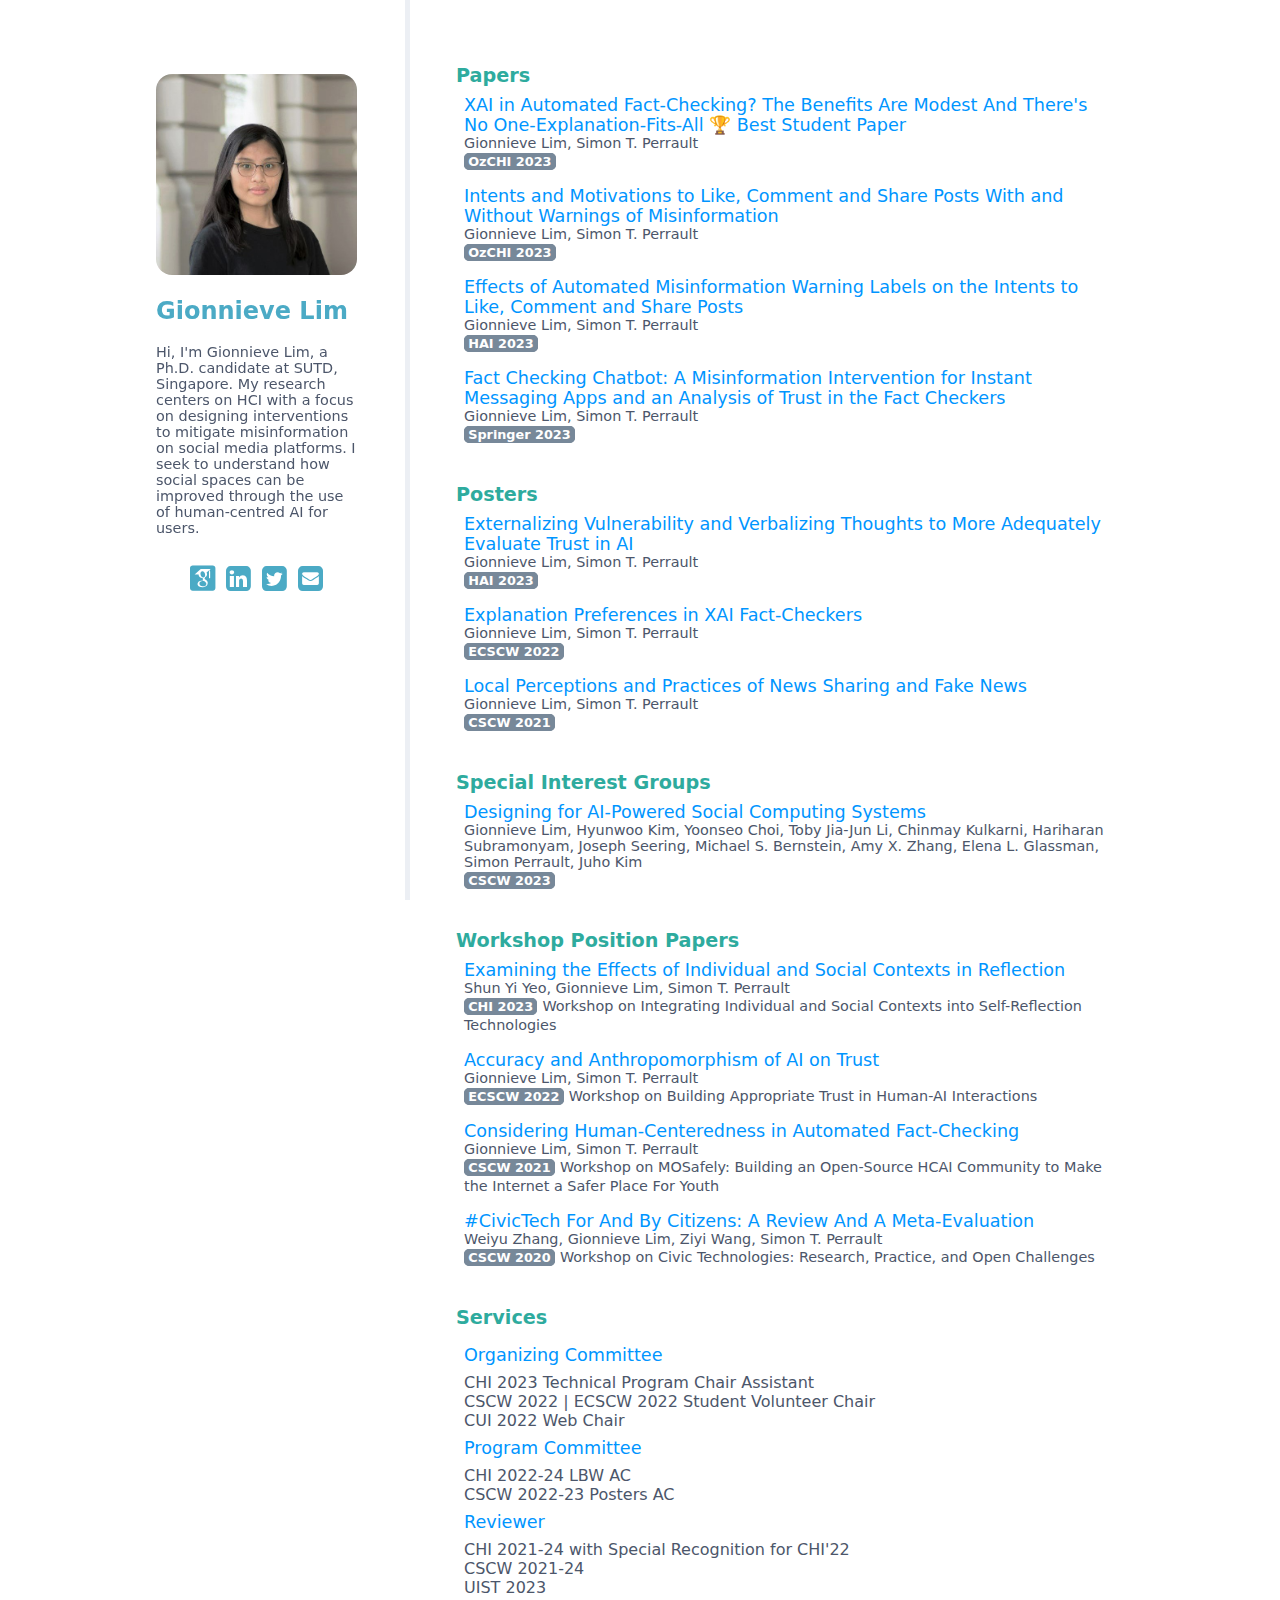
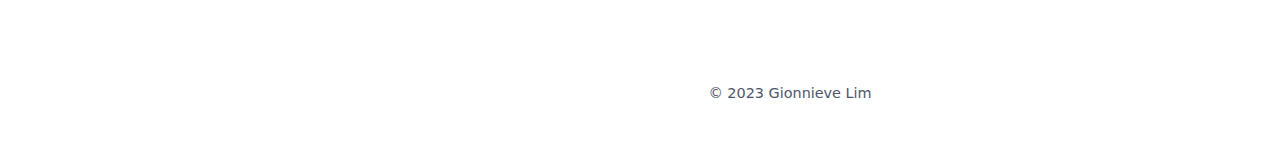
==== commit 107d69ee: "Update index.html" ====
--- a/index.html
+++ b/index.html
@@ -131,7 +131,7 @@
   </div>
 
   <div>
-    <div class="heading1">Workshops</div>
+    <div class="heading1">Workshop Position Papers</div>
     <div>
       
       <div class="item">
@@ -230,4 +230,4 @@
   </div>
 </body>
 
-</html>+</html>
